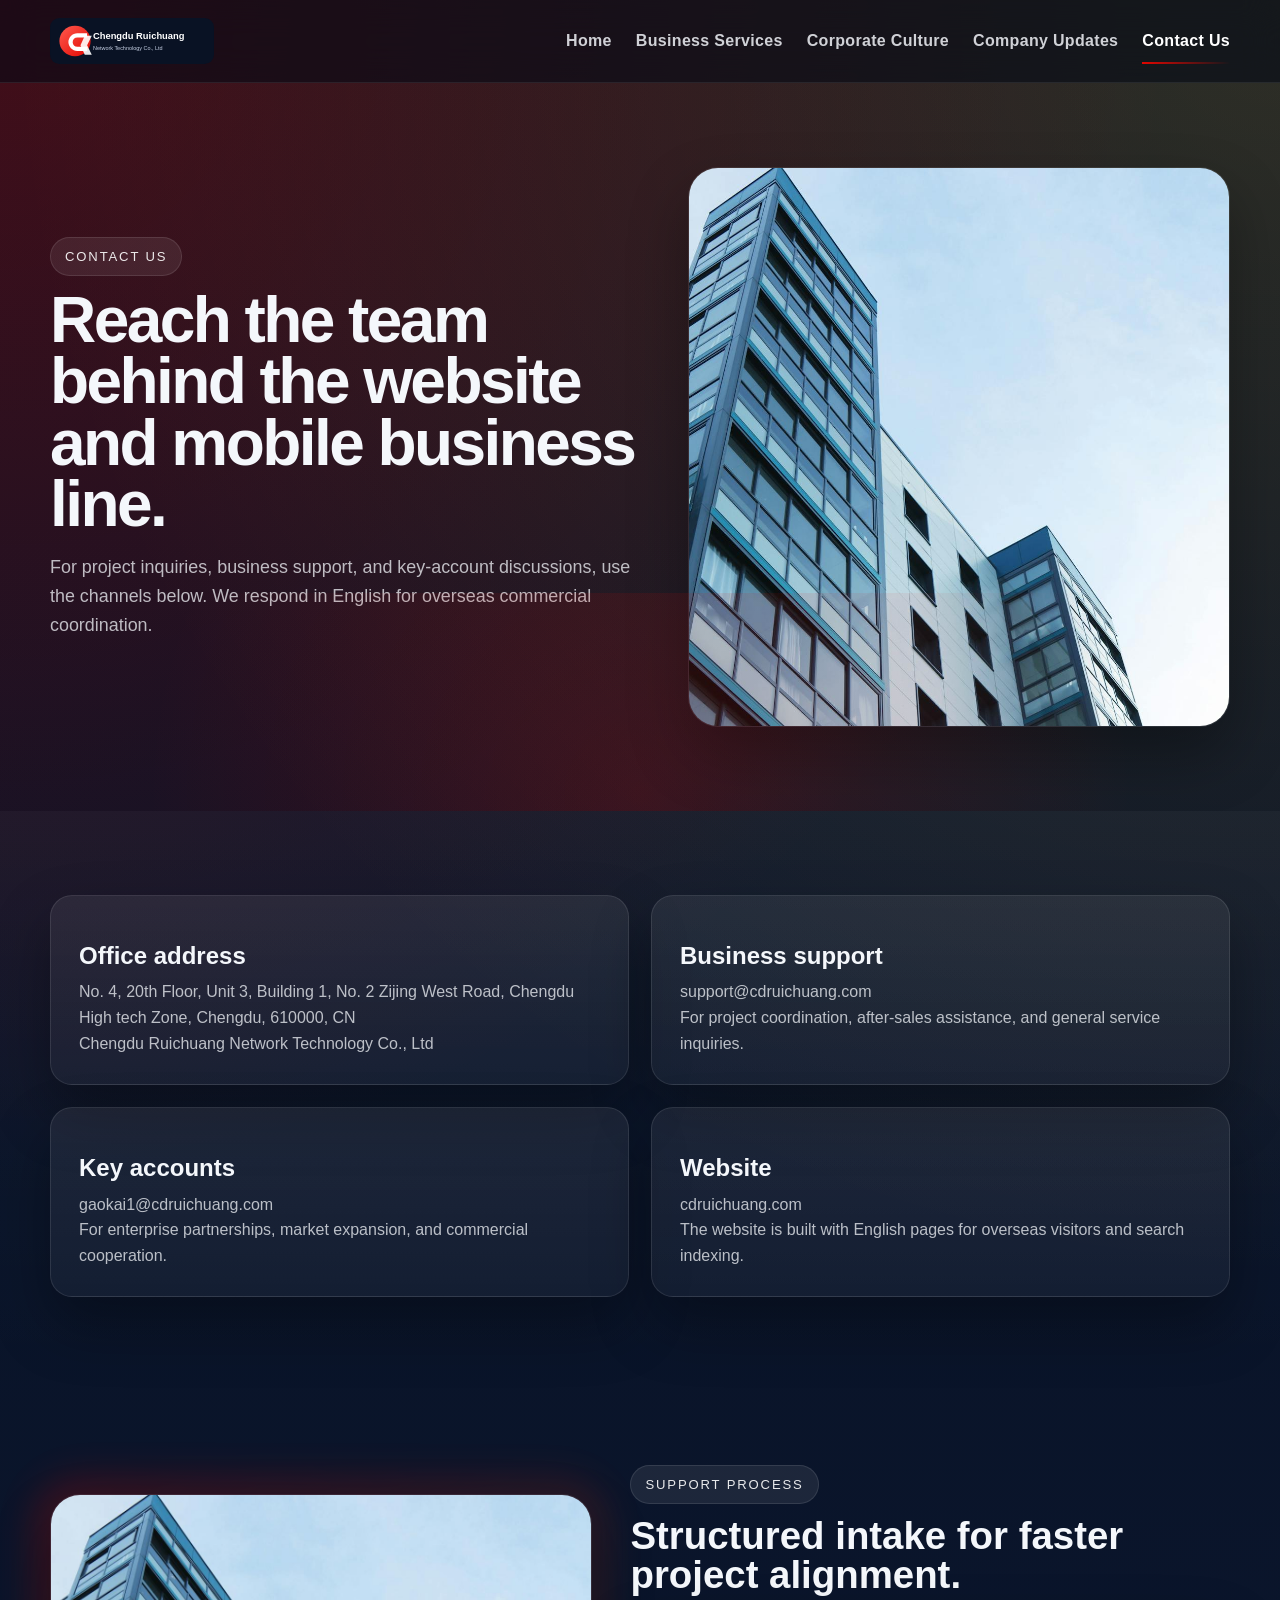
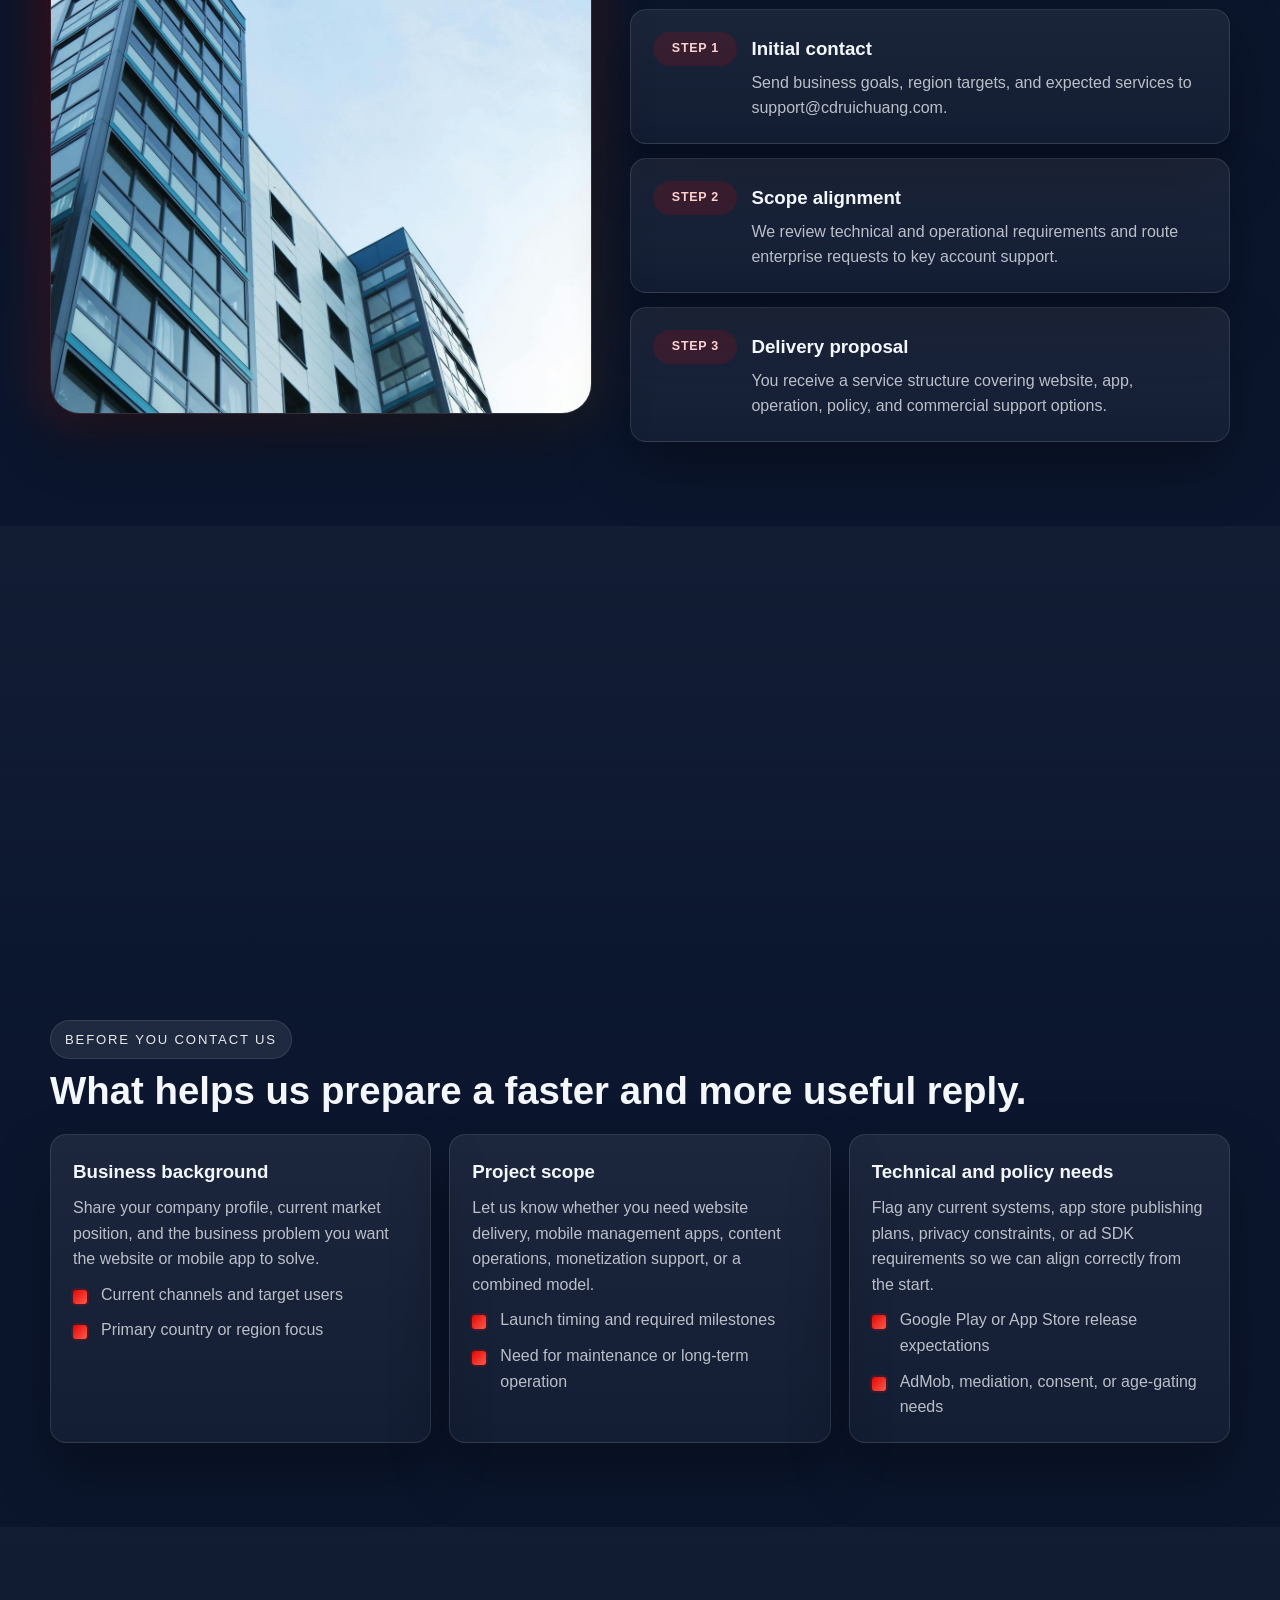
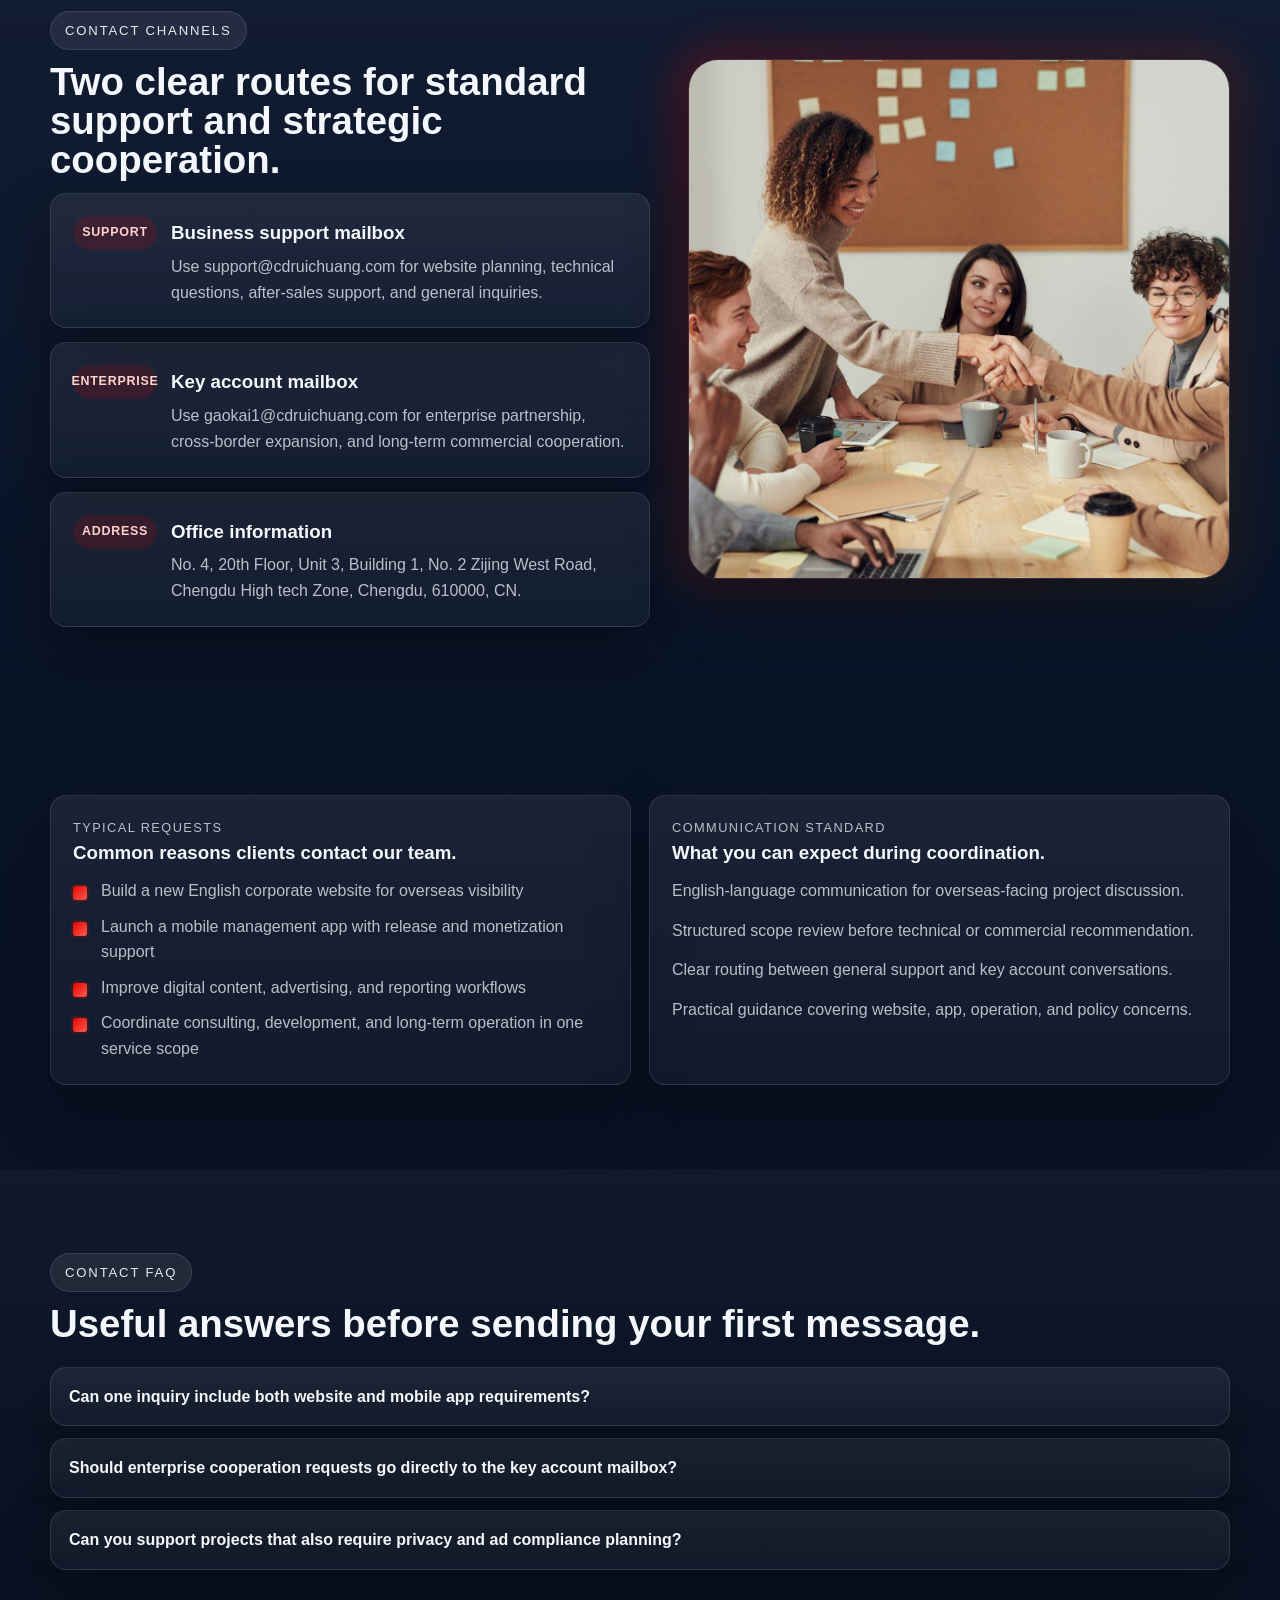
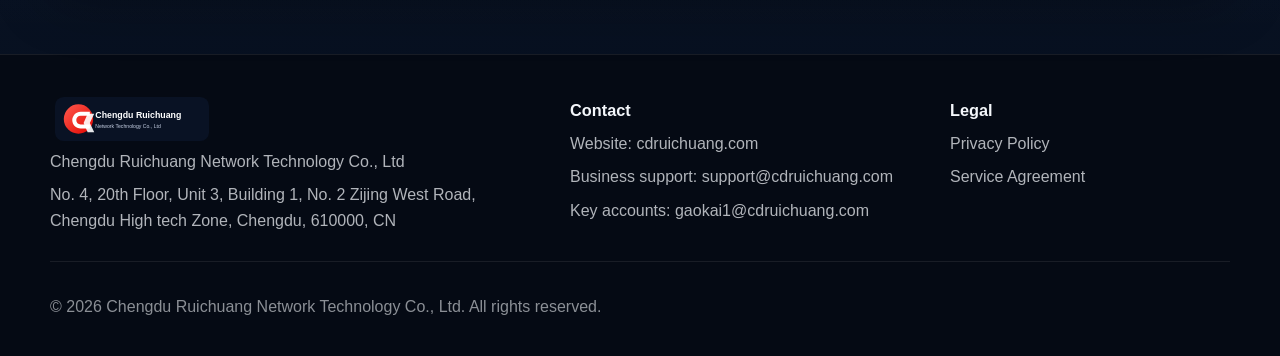
==== contact.html @ f28a728c "cdruichuang" ====
<!doctype html>
<html lang="en">
<head>
  <meta charset="utf-8">
  <meta name="viewport" content="width=device-width, initial-scale=1">
  <title>Contact Us | Chengdu Ruichuang Network Technology Co., Ltd</title>
  <meta name="description" content="Contact Chengdu Ruichuang Network Technology Co., Ltd for business support, key accounts, and project inquiries.">
  <meta name="robots" content="index,follow,max-image-preview:large">
  <link rel="canonical" href="https://cdruichuang.com/contact.html">
  <link rel="icon" href="images/logo.svg" type="image/svg+xml">
  <link rel="stylesheet" href="css/style.css">
  <script defer src="js/main.js"></script>
</head>
<body>
  <a class="skip-link" href="#main">Skip to content</a>
  <header class="site-header" data-header>
    <div class="container header-inner">
      <a class="brand" href="index.html"><img src="images/logo.svg" alt="Chengdu Ruichuang logo" width="164" height="44"></a>
      <button class="menu-toggle" type="button" aria-expanded="false" aria-controls="primary-nav"><span></span><span></span><span></span><span class="sr-only">Menu</span></button>
      <nav class="site-nav" id="primary-nav" aria-label="Primary navigation">
        <a href="index.html">Home</a>
        <a href="services.html">Business Services</a>
        <a href="culture.html">Corporate Culture</a>
        <a href="news.html">Company Updates</a>
        <a class="active" href="contact.html">Contact Us</a>
      </nav>
    </div>
  </header>

  <main id="main">
    <section class="page-hero section-shell">
      <div class="container page-hero-grid">
        <div class="reveal">
          <div class="eyebrow">Contact us</div>
          <h1>Reach the team behind the website and mobile business line.</h1>
          <p class="lead">For project inquiries, business support, and key-account discussions, use the channels below. We respond in English for overseas commercial coordination.</p>
        </div>
        <div class="reveal">
          <img src="images/contact-banner.png" alt="Contact and location visual for the company office" width="1200" height="800">
        </div>
      </div>
    </section>

    <section class="section-shell section-muted">
      <div class="container contact-grid">
        <article class="contact-card reveal">
          <h2>Office address</h2>
          <p>No. 4, 20th Floor, Unit 3, Building 1, No. 2 Zijing West Road, Chengdu High tech Zone, Chengdu, 610000, CN</p>
          <p>Chengdu Ruichuang Network Technology Co., Ltd</p>
        </article>
        <article class="contact-card reveal">
          <h2>Business support</h2>
          <p><a href="mailto:support@cdruichuang.com">support@cdruichuang.com</a></p>
          <p>For project coordination, after-sales assistance, and general service inquiries.</p>
        </article>
        <article class="contact-card reveal">
          <h2>Key accounts</h2>
          <p><a href="mailto:gaokai1@cdruichuang.com">gaokai1@cdruichuang.com</a></p>
          <p>For enterprise partnerships, market expansion, and commercial cooperation.</p>
        </article>
        <article class="contact-card reveal">
          <h2>Website</h2>
          <p><a href="https://cdruichuang.com/">cdruichuang.com</a></p>
          <p>The website is built with English pages for overseas visitors and search indexing.</p>
        </article>
      </div>
    </section>

    <section class="section-shell">
      <div class="container split-layout reverse">
        <div class="split-media reveal">
          <img src="images/contact-banner.png" alt="Customer support process and global communication flow" width="1200" height="800">
        </div>
        <div class="split-copy reveal">
          <div class="eyebrow">Support process</div>
          <h2>Structured intake for faster project alignment.</h2>
          <div class="timeline" style="margin-top:14px;">
            <article class="timeline-item">
              <span class="stamp">Step 1</span>
              <div>
                <h3>Initial contact</h3>
                <p>Send business goals, region targets, and expected services to support@cdruichuang.com.</p>
              </div>
            </article>
            <article class="timeline-item">
              <span class="stamp">Step 2</span>
              <div>
                <h3>Scope alignment</h3>
                <p>We review technical and operational requirements and route enterprise requests to key account support.</p>
              </div>
            </article>
            <article class="timeline-item">
              <span class="stamp">Step 3</span>
              <div>
                <h3>Delivery proposal</h3>
                <p>You receive a service structure covering website, app, operation, policy, and commercial support options.</p>
              </div>
            </article>
          </div>
        </div>
      </div>
    </section>

    <section class="section-shell section-muted">
      <div class="container mini-grid">
        <article class="mini-card reveal">
          <h3>Recommended inquiry details</h3>
          <ul class="checklist" style="margin-top:10px;">
            <li>Target market: United States, EEA, UK, or other countries</li>
            <li>Required scope: website, app, content, ads, or full-stack support</li>
            <li>Desired launch window and business milestones</li>
            <li>Current infrastructure and migration requirements</li>
          </ul>
        </article>
        <article class="mini-card reveal">
          <h3>Response expectations</h3>
          <div class="contact-stack" style="margin-top:10px;">
            <p>Business support mailbox: initial response target within 1-2 business days.</p>
            <p>Key account mailbox: strategic collaboration response based on project complexity and scope.</p>
            <p>All communication channels are maintained in English for overseas project coordination.</p>
          </div>
        </article>
      </div>
    </section>

    <section class="section-shell">
      <div class="container">
        <div class="section-heading reveal">
          <div class="eyebrow">Before you contact us</div>
          <h2>What helps us prepare a faster and more useful reply.</h2>
        </div>
        <div class="model-grid">
          <article class="model-card reveal">
            <h3>Business background</h3>
            <p>Share your company profile, current market position, and the business problem you want the website or mobile app to solve.</p>
            <ul class="checklist" style="margin-top:10px;">
              <li>Current channels and target users</li>
              <li>Primary country or region focus</li>
            </ul>
          </article>
          <article class="model-card reveal">
            <h3>Project scope</h3>
            <p>Let us know whether you need website delivery, mobile management apps, content operations, monetization support, or a combined model.</p>
            <ul class="checklist" style="margin-top:10px;">
              <li>Launch timing and required milestones</li>
              <li>Need for maintenance or long-term operation</li>
            </ul>
          </article>
          <article class="model-card reveal">
            <h3>Technical and policy needs</h3>
            <p>Flag any current systems, app store publishing plans, privacy constraints, or ad SDK requirements so we can align correctly from the start.</p>
            <ul class="checklist" style="margin-top:10px;">
              <li>Google Play or App Store release expectations</li>
              <li>AdMob, mediation, consent, or age-gating needs</li>
            </ul>
          </article>
        </div>
      </div>
    </section>

    <section class="section-shell section-muted">
      <div class="container split-layout">
        <div class="split-copy reveal">
          <div class="eyebrow">Contact channels</div>
          <h2>Two clear routes for standard support and strategic cooperation.</h2>
          <div class="timeline" style="margin-top:14px;">
            <article class="timeline-item">
              <span class="stamp">Support</span>
              <div>
                <h3>Business support mailbox</h3>
                <p>Use <a href="mailto:support@cdruichuang.com">support@cdruichuang.com</a> for website planning, technical questions, after-sales support, and general inquiries.</p>
              </div>
            </article>
            <article class="timeline-item">
              <span class="stamp">Enterprise</span>
              <div>
                <h3>Key account mailbox</h3>
                <p>Use <a href="mailto:gaokai1@cdruichuang.com">gaokai1@cdruichuang.com</a> for enterprise partnership, cross-border expansion, and long-term commercial cooperation.</p>
              </div>
            </article>
            <article class="timeline-item">
              <span class="stamp">Address</span>
              <div>
                <h3>Office information</h3>
                <p>No. 4, 20th Floor, Unit 3, Building 1, No. 2 Zijing West Road, Chengdu High tech Zone, Chengdu, 610000, CN.</p>
              </div>
            </article>
          </div>
        </div>
        <div class="split-media reveal">
          <img src="images/services-banner.png" alt="Business communication and planning discussion visual" width="1200" height="900">
        </div>
      </div>
    </section>

    <section class="section-shell">
      <div class="container mini-grid">
        <article class="mini-card reveal">
          <p class="muted-label">Typical requests</p>
          <h3>Common reasons clients contact our team.</h3>
          <ul class="checklist" style="margin-top:10px;">
            <li>Build a new English corporate website for overseas visibility</li>
            <li>Launch a mobile management app with release and monetization support</li>
            <li>Improve digital content, advertising, and reporting workflows</li>
            <li>Coordinate consulting, development, and long-term operation in one service scope</li>
          </ul>
        </article>
        <article class="mini-card reveal">
          <p class="muted-label">Communication standard</p>
          <h3>What you can expect during coordination.</h3>
          <div class="contact-stack" style="margin-top:10px;">
            <p>English-language communication for overseas-facing project discussion.</p>
            <p>Structured scope review before technical or commercial recommendation.</p>
            <p>Clear routing between general support and key account conversations.</p>
            <p>Practical guidance covering website, app, operation, and policy concerns.</p>
          </div>
        </article>
      </div>
    </section>

    <section class="section-shell section-muted">
      <div class="container">
        <div class="section-heading reveal">
          <div class="eyebrow">Contact FAQ</div>
          <h2>Useful answers before sending your first message.</h2>
        </div>
        <div class="faq-list reveal">
          <details>
            <summary>Can one inquiry include both website and mobile app requirements?</summary>
            <p>Yes. Combined inquiries are preferred when the website and mobile app are part of the same market-entry or operational plan.</p>
          </details>
          <details>
            <summary>Should enterprise cooperation requests go directly to the key account mailbox?</summary>
            <p>Yes. Strategic partnerships, larger commercial programs, and long-term cooperation requests should be sent to gaokai1@cdruichuang.com.</p>
          </details>
          <details>
            <summary>Can you support projects that also require privacy and ad compliance planning?</summary>
            <p>Yes. We can align technical delivery with privacy disclosures, app store submission readiness, and monetization-related compliance topics.</p>
          </details>
        </div>
      </div>
    </section>
  </main>

  <footer class="site-footer">
    <div class="container footer-grid">
      <div>
        <img src="images/logo.svg" alt="Chengdu Ruichuang logo" width="164" height="44">
        <p>Chengdu Ruichuang Network Technology Co., Ltd</p>
        <p>No. 4, 20th Floor, Unit 3, Building 1, No. 2 Zijing West Road, Chengdu High tech Zone, Chengdu, 610000, CN</p>
      </div>
      <div>
        <h2>Contact</h2>
        <p>Website: <a href="https://cdruichuang.com/">cdruichuang.com</a></p>
        <p>Business support: <a href="mailto:support@cdruichuang.com">support@cdruichuang.com</a></p>
        <p>Key accounts: <a href="mailto:gaokai1@cdruichuang.com">gaokai1@cdruichuang.com</a></p>
      </div>
      <div>
        <h2>Legal</h2>
        <p><a href="privacy.html">Privacy Policy</a></p>
        <p><a href="terms.html">Service Agreement</a></p>
      </div>
    </div>
    <div class="container footer-note"><p>© 2026 Chengdu Ruichuang Network Technology Co., Ltd. All rights reserved.</p></div>
  </footer>
</body>
</html>
---- css/style.css ----
:root {
  --bg: #081225;
  --bg-2: #0d1b38;
  --panel: rgba(13, 27, 56, 0.78);
  --panel-strong: #102347;
  --text: #f4f7fb;
  --muted: rgba(244, 247, 251, 0.74);
  --line: rgba(255, 255, 255, 0.12);
  --accent: #e10600;
  --accent-2: #ff5a4f;
  --gold: #ffca3a;
  --shadow: 0 28px 60px rgba(0, 0, 0, 0.32);
  --radius-xl: 30px;
  --radius-lg: 22px;
  --radius-md: 16px;
  --container: 1180px;
}

* { box-sizing: border-box; }
html { scroll-behavior: smooth; }
body {
  margin: 0;
  font-family: Arial, Helvetica, sans-serif;
  background:
    radial-gradient(circle at top left, rgba(225, 6, 0, 0.28), transparent 22%),
    radial-gradient(circle at top right, rgba(255, 202, 58, 0.16), transparent 24%),
    linear-gradient(180deg, #071122 0%, #0c1730 48%, #07101f 100%);
  color: var(--text);
  line-height: 1.6;
}

img { max-width: 100%; display: block; }
a { color: inherit; text-decoration: none; }
a:hover { color: var(--gold); }

.container {
  width: min(100% - 32px, var(--container));
  margin: 0 auto;
}

.skip-link {
  position: absolute;
  left: -9999px;
  top: 16px;
  background: var(--accent);
  color: white;
  padding: 10px 16px;
  border-radius: 999px;
  z-index: 9999;
}
.skip-link:focus { left: 16px; }
.sr-only {
  position: absolute;
  width: 1px;
  height: 1px;
  padding: 0;
  margin: -1px;
  overflow: hidden;
  clip: rect(0, 0, 0, 0);
  white-space: nowrap;
  border: 0;
}

.site-header {
  position: sticky;
  top: 0;
  z-index: 1000;
  backdrop-filter: blur(18px);
  background: rgba(5, 10, 22, 0.58);
  border-bottom: 1px solid rgba(255, 255, 255, 0.08);
}
.site-header.is-scrolled { box-shadow: 0 18px 40px rgba(0, 0, 0, 0.24); }
.header-inner {
  min-height: 82px;
  display: flex;
  align-items: center;
  justify-content: space-between;
  gap: 20px;
}
.brand img { width: 164px; height: auto; }
.site-nav {
  display: flex;
  gap: 24px;
  align-items: center;
  font-weight: 700;
  letter-spacing: 0.02em;
}
.site-nav a {
  position: relative;
  padding: 10px 0;
  color: rgba(244, 247, 251, 0.84);
}
.site-nav a::after {
  content: "";
  position: absolute;
  left: 0;
  bottom: 0;
  width: 100%;
  height: 2px;
  background: linear-gradient(90deg, var(--accent), transparent);
  transform: scaleX(0);
  transform-origin: left;
  transition: transform 0.25s ease;
}
.site-nav a:hover::after,
.site-nav a.active::after { transform: scaleX(1); }
.site-nav a.active { color: white; }

.menu-toggle {
  display: none;
  width: 48px;
  height: 48px;
  border: 1px solid rgba(255,255,255,0.14);
  border-radius: 14px;
  background: rgba(255,255,255,0.04);
  color: white;
  align-items: center;
  justify-content: center;
  gap: 5px;
  flex-direction: column;
  cursor: pointer;
}
.menu-toggle span:not(.sr-only) {
  display: block;
  width: 18px;
  height: 2px;
  background: white;
  border-radius: 999px;
}

.section-shell { position: relative; padding: 84px 0; }
.section-muted::before {
  content: "";
  position: absolute;
  inset: 0;
  background: linear-gradient(180deg, rgba(255,255,255,0.03), rgba(255,255,255,0));
  pointer-events: none;
}
.hero, .page-hero { overflow: clip; }
.hero::after, .page-hero::after {
  content: "";
  position: absolute;
  inset: auto -10% -25% -10%;
  height: 400px;
  background: radial-gradient(circle, rgba(225, 6, 0, 0.18), transparent 62%);
  pointer-events: none;
}
.hero-bands {
  position: absolute;
  left: 50%;
  bottom: 28px;
  width: min(100% - 32px, var(--container));
  transform: translateX(-50%);
  display: grid;
  grid-template-columns: 1.2fr 0.8fr 0.6fr;
  gap: 14px;
  pointer-events: none;
}
.hero-bands span {
  height: 5px;
  border-radius: 999px;
  background: linear-gradient(90deg, rgba(225,6,0,0.85), rgba(255,202,58,0.4), rgba(255,255,255,0.08));
  animation: pulseLine 3.6s ease-in-out infinite;
}
.hero-bands span:nth-child(2) { animation-delay: 0.3s; }
.hero-bands span:nth-child(3) { animation-delay: 0.6s; }
.hero-grid, .page-hero-grid, .split-layout {
  display: grid;
  grid-template-columns: 1.05fr 0.95fr;
  gap: 38px;
  align-items: center;
}
.split-layout.reverse { grid-template-columns: 0.95fr 1.05fr; }
.hero-copy h1, .page-hero h1, .policy-content h1 {
  margin: 14px 0 18px;
  font-size: clamp(2.6rem, 5vw, 5.5rem);
  line-height: 0.96;
  letter-spacing: -0.04em;
}
.lead {
  font-size: 1.12rem;
  color: var(--muted);
  max-width: 62ch;
}
.eyebrow {
  display: inline-flex;
  align-items: center;
  gap: 10px;
  padding: 8px 14px;
  border-radius: 999px;
  background: rgba(255,255,255,0.08);
  color: rgba(255,255,255,0.9);
  border: 1px solid rgba(255,255,255,0.1);
  font-size: 0.82rem;
  text-transform: uppercase;
  letter-spacing: 0.14em;
}
.hero-actions { display: flex; gap: 14px; margin: 30px 0 24px; flex-wrap: wrap; }
.btn {
  display: inline-flex;
  align-items: center;
  justify-content: center;
  min-height: 52px;
  padding: 0 22px;
  border-radius: 999px;
  font-weight: 800;
  letter-spacing: 0.02em;
  transition: transform 0.25s ease, box-shadow 0.25s ease, background 0.25s ease;
}
.btn:hover { transform: translateY(-2px); }
.btn-primary {
  background: linear-gradient(135deg, var(--accent), var(--accent-2));
  color: white;
  box-shadow: 0 16px 30px rgba(225, 6, 0, 0.26);
}
.btn-secondary {
  background: rgba(255,255,255,0.08);
  border: 1px solid rgba(255,255,255,0.14);
}
.stat-row {
  list-style: none;
  padding: 0;
  margin: 0;
  display: grid;
  grid-template-columns: repeat(3, minmax(0, 1fr));
  gap: 14px;
}
.stat-row li,
.feature-card,
.compliance-card,
.service-item,
.app-card,
.value-card,
.news-card,
.contact-card {
  background: linear-gradient(180deg, rgba(255,255,255,0.07), rgba(255,255,255,0.04));
  border: 1px solid rgba(255,255,255,0.1);
  border-radius: var(--radius-lg);
  box-shadow: var(--shadow);
}
.stat-row li { padding: 20px; }
.stat-row strong { display: block; font-size: 1.15rem; }
.stat-row span { color: var(--muted); font-size: 0.92rem; }

.hero-visual img,
.split-media img,
.page-hero img {
  width: 100%;
  display: block;
  border-radius: var(--radius-xl);
  border: 1px solid rgba(255,255,255,0.08);
  box-shadow: var(--shadow);
  object-fit: cover;
  object-position: center;
}
.hero-visual img {
  aspect-ratio: 4 / 3;
  min-height: 520px;
  max-height: 720px;
}
.page-hero img {
  aspect-ratio: 16 / 10;
  min-height: 380px;
  max-height: 560px;
}
.split-media img {
  aspect-ratio: 16 / 10;
  min-height: 360px;
  max-height: 520px;
}
.hero-visual, .split-media { position: relative; }
.hero-visual::before, .split-media::before {
  content: "";
  position: absolute;
  inset: -18px;
  border-radius: calc(var(--radius-xl) + 18px);
  background: linear-gradient(135deg, rgba(225, 6, 0, 0.28), rgba(255, 202, 58, 0.08));
  filter: blur(18px);
  z-index: -1;
  opacity: 0.8;
}

.feature-grid, .compliance-grid, .app-grid, .news-grid, .contact-grid, .value-grid {
  display: grid;
  gap: 22px;
}
.feature-grid { grid-template-columns: repeat(4, minmax(0, 1fr)); }
.compliance-grid { grid-template-columns: repeat(3, minmax(0, 1fr)); }
.app-grid { grid-template-columns: repeat(4, minmax(0, 1fr)); }
.news-grid { grid-template-columns: repeat(3, minmax(0, 1fr)); }
.contact-grid { grid-template-columns: repeat(2, minmax(0, 1fr)); }
.value-grid { grid-template-columns: repeat(2, minmax(0, 1fr)); }

.feature-card, .compliance-card, .app-card, .news-card, .contact-card, .value-card {
  padding: 28px;
}
.feature-card h3, .compliance-card h3, .app-card h3, .news-card h2, .contact-card h2, .value-card h2 {
  margin: 18px 0 10px;
  line-height: 1.14;
}
.feature-card p, .compliance-card p, .app-card p, .news-card p, .contact-card p, .value-card p {
  color: var(--muted);
  margin: 0;
}
.news-meta {
  display: inline-flex;
  margin: 0 0 10px;
  padding: 6px 12px;
  border-radius: 999px;
  background: rgba(225, 6, 0, 0.15);
  color: #ffd2cf;
  font-size: 0.76rem;
  text-transform: uppercase;
  letter-spacing: 0.12em;
}
.value-card span {
  display: inline-flex;
  align-items: center;
  justify-content: center;
  width: 48px;
  height: 48px;
  border-radius: 14px;
  background: rgba(225, 6, 0, 0.18);
  color: #ffd2cf;
  font-weight: 800;
}
.feature-card .icon, .service-item .icon {
  width: 38px;
  height: 38px;
  color: var(--gold);
}

.service-stack { display: grid; gap: 18px; }
.service-item {
  display: grid;
  grid-template-columns: 44px 1fr;
  gap: 18px;
  padding: 24px;
  align-items: start;
}
.service-item h2 { margin: 0 0 6px; }
.service-item p { margin: 0; color: var(--muted); }

.section-heading { margin-bottom: 24px; }
.section-heading h2, .split-copy h2 { font-size: clamp(1.9rem, 3vw, 3rem); line-height: 1.02; margin: 12px 0 0; }
.split-copy p { color: var(--muted); }

.pill-row {
  display: flex;
  flex-wrap: wrap;
  gap: 10px;
  margin-top: 20px;
}
.pill {
  display: inline-flex;
  align-items: center;
  min-height: 36px;
  padding: 0 14px;
  border-radius: 999px;
  border: 1px solid rgba(255,255,255,0.12);
  background: rgba(255,255,255,0.06);
  color: rgba(255,255,255,0.9);
  font-size: 0.88rem;
}

.kpi-grid,
.model-grid,
.industry-grid,
.update-list,
.mini-grid,
.compliance-mini-grid {
  display: grid;
  gap: 18px;
}
.kpi-grid { grid-template-columns: repeat(4, minmax(0, 1fr)); }
.model-grid { grid-template-columns: repeat(3, minmax(0, 1fr)); }
.industry-grid, .update-list { grid-template-columns: repeat(3, minmax(0, 1fr)); }
.mini-grid { grid-template-columns: repeat(2, minmax(0, 1fr)); }
.compliance-mini-grid { grid-template-columns: repeat(3, minmax(0, 1fr)); }

.kpi-card,
.model-card,
.industry-card,
.update-item,
.mini-card,
.callout-panel,
.faq-list details,
.timeline-item {
  background: linear-gradient(180deg, rgba(255,255,255,0.07), rgba(255,255,255,0.035));
  border: 1px solid rgba(255,255,255,0.11);
  border-radius: var(--radius-md);
  box-shadow: var(--shadow);
}

.kpi-card,
.model-card,
.industry-card,
.update-item,
.mini-card,
.callout-panel,
.timeline-item { padding: 22px; }

.kpi-card strong {
  display: block;
  font-size: 2rem;
  line-height: 1;
  margin-bottom: 8px;
  color: #fff;
}
.kpi-card p,
.model-card p,
.industry-card p,
.update-item p,
.mini-card p,
.callout-panel p { margin: 0; color: var(--muted); }

.model-card h3,
.industry-card h3,
.update-item h3,
.mini-card h3,
.callout-panel h3 { margin: 0 0 8px; }

.timeline {
  display: grid;
  gap: 14px;
}
.timeline-item {
  display: grid;
  grid-template-columns: 84px 1fr;
  gap: 14px;
  align-items: start;
}
.timeline-item .stamp {
  display: inline-flex;
  align-items: center;
  justify-content: center;
  min-height: 34px;
  border-radius: 999px;
  background: rgba(225, 6, 0, 0.15);
  color: #ffd2cf;
  font-size: 0.78rem;
  letter-spacing: 0.06em;
  font-weight: 700;
  text-transform: uppercase;
  padding: 0 10px;
}
.timeline-item h3 { margin: 2px 0 6px; }
.timeline-item p { margin: 0; color: var(--muted); }

.checklist {
  list-style: none;
  margin: 0;
  padding: 0;
  display: grid;
  gap: 10px;
}
.checklist li {
  position: relative;
  padding-left: 28px;
  color: var(--muted);
}
.checklist li::before {
  content: "";
  position: absolute;
  left: 0;
  top: 8px;
  width: 14px;
  height: 14px;
  border-radius: 3px;
  background: linear-gradient(135deg, var(--accent), var(--accent-2));
  box-shadow: 0 0 0 2px rgba(225, 6, 0, 0.2);
}

.faq-list {
  display: grid;
  gap: 12px;
}
.faq-list details {
  padding: 16px 18px;
}
.faq-list summary {
  cursor: pointer;
  font-weight: 700;
  list-style: none;
}
.faq-list summary::-webkit-details-marker { display: none; }
.faq-list p {
  margin: 10px 0 0;
  color: var(--muted);
}

.policy-anchorlist,
.policy-summary {
  background: rgba(255,255,255,0.04);
  border: 1px solid rgba(255,255,255,0.12);
  border-radius: 16px;
  padding: 18px;
  margin: 18px 0;
}
.policy-anchorlist ul,
.policy-summary ul {
  margin: 0;
  padding-left: 20px;
  display: grid;
  gap: 8px;
}
.policy-summary li,
.policy-anchorlist li { color: var(--muted); }

.policy-table-wrap {
  overflow-x: auto;
  border-radius: 14px;
  border: 1px solid rgba(255,255,255,0.12);
  margin: 18px 0;
}
.policy-table {
  width: 100%;
  border-collapse: collapse;
  min-width: 720px;
}
.policy-table th,
.policy-table td {
  padding: 12px 14px;
  text-align: left;
  border-bottom: 1px solid rgba(255,255,255,0.08);
  vertical-align: top;
}
.policy-table th {
  background: rgba(255,255,255,0.06);
  color: #fff;
  font-size: 0.9rem;
}
.policy-table td {
  color: var(--muted);
  font-size: 0.92rem;
}

.contact-stack {
  display: grid;
  gap: 14px;
}
.contact-inline {
  display: flex;
  flex-wrap: wrap;
  gap: 10px;
  color: var(--muted);
}

.muted-label {
  margin: 0;
  color: rgba(255,255,255,0.54);
  font-size: 0.8rem;
  letter-spacing: 0.11em;
  text-transform: uppercase;
}

.policy-shell { padding-top: 72px; }
.policy-content {
  max-width: 920px;
  margin: 0 auto;
  background: linear-gradient(180deg, rgba(255,255,255,0.06), rgba(255,255,255,0.03));
  border: 1px solid rgba(255,255,255,0.1);
  border-radius: 28px;
  padding: 36px;
  box-shadow: var(--shadow);
}
.policy-content h2 { margin-top: 28px; margin-bottom: 10px; }
.policy-content p, .policy-content li { color: rgba(244,247,251,0.78); }
.policy-content a { text-decoration: underline; text-underline-offset: 3px; }

.site-footer {
  padding: 42px 0 20px;
  border-top: 1px solid rgba(255,255,255,0.08);
  background: rgba(4, 8, 16, 0.75);
}
.footer-grid {
  display: grid;
  grid-template-columns: 1.4fr 1fr 0.8fr;
  gap: 30px;
  align-items: start;
}
.footer-grid h2 { margin: 0 0 8px; font-size: 1.02rem; }
.footer-grid p { color: rgba(244,247,251,0.72); margin: 8px 0; }
.footer-note {
  margin-top: 20px;
  padding-top: 16px;
  border-top: 1px solid rgba(255,255,255,0.08);
  color: rgba(244,247,251,0.56);
}

.reveal {
  opacity: 0;
  transform: translateY(22px);
  transition: opacity 0.8s ease, transform 0.8s ease;
}
.reveal.is-visible { opacity: 1; transform: translateY(0); }

@keyframes floatSlow {
  0%, 100% { transform: translateY(0); }
  50% { transform: translateY(-10px); }
}
.hero-visual, .split-media { animation: floatSlow 6s ease-in-out infinite; }
@keyframes pulseLine {
  0%, 100% { opacity: 0.55; transform: scaleX(0.92); }
  50% { opacity: 1; transform: scaleX(1.03); }
}

@media (max-width: 1100px) {
  .feature-grid, .app-grid { grid-template-columns: repeat(2, minmax(0, 1fr)); }
  .compliance-grid, .news-grid, .footer-grid { grid-template-columns: 1fr 1fr; }
  .hero-grid, .page-hero-grid, .split-layout { grid-template-columns: 1fr; }
  .kpi-grid, .model-grid, .industry-grid, .update-list, .compliance-mini-grid { grid-template-columns: 1fr 1fr; }
}

@media (max-width: 760px) {
  .section-shell { padding: 64px 0; }
  .header-inner { min-height: 72px; }
  .menu-toggle { display: inline-flex; }
  .site-nav {
    position: absolute;
    inset: 100% 16px auto 16px;
    display: none;
    flex-direction: column;
    align-items: stretch;
    gap: 0;
    padding: 12px;
    border-radius: 20px;
    background: rgba(9, 18, 36, 0.98);
    border: 1px solid rgba(255,255,255,0.08);
    box-shadow: var(--shadow);
  }
  .site-nav.is-open { display: flex; }
  .site-nav a { padding: 12px 8px; }
  .hero-copy h1, .page-hero h1, .policy-content h1 { font-size: clamp(2.1rem, 10vw, 3.4rem); }
  .stat-row, .feature-grid, .compliance-grid, .app-grid, .news-grid, .contact-grid, .value-grid, .footer-grid,
  .kpi-grid, .model-grid, .industry-grid, .update-list, .mini-grid, .compliance-mini-grid {
    grid-template-columns: 1fr;
  }
  .policy-content { padding: 24px; }
  .service-item,
  .timeline-item { grid-template-columns: 1fr; }
  .hero-visual img,
  .page-hero img,
  .split-media img {
    min-height: 280px;
    max-height: 360px;
  }
}

@media (prefers-reduced-motion: reduce) {
  html { scroll-behavior: auto; }
  *, *::before, *::after {
    animation: none !important;
    transition: none !important;
  }
  .reveal { opacity: 1; transform: none; }
}
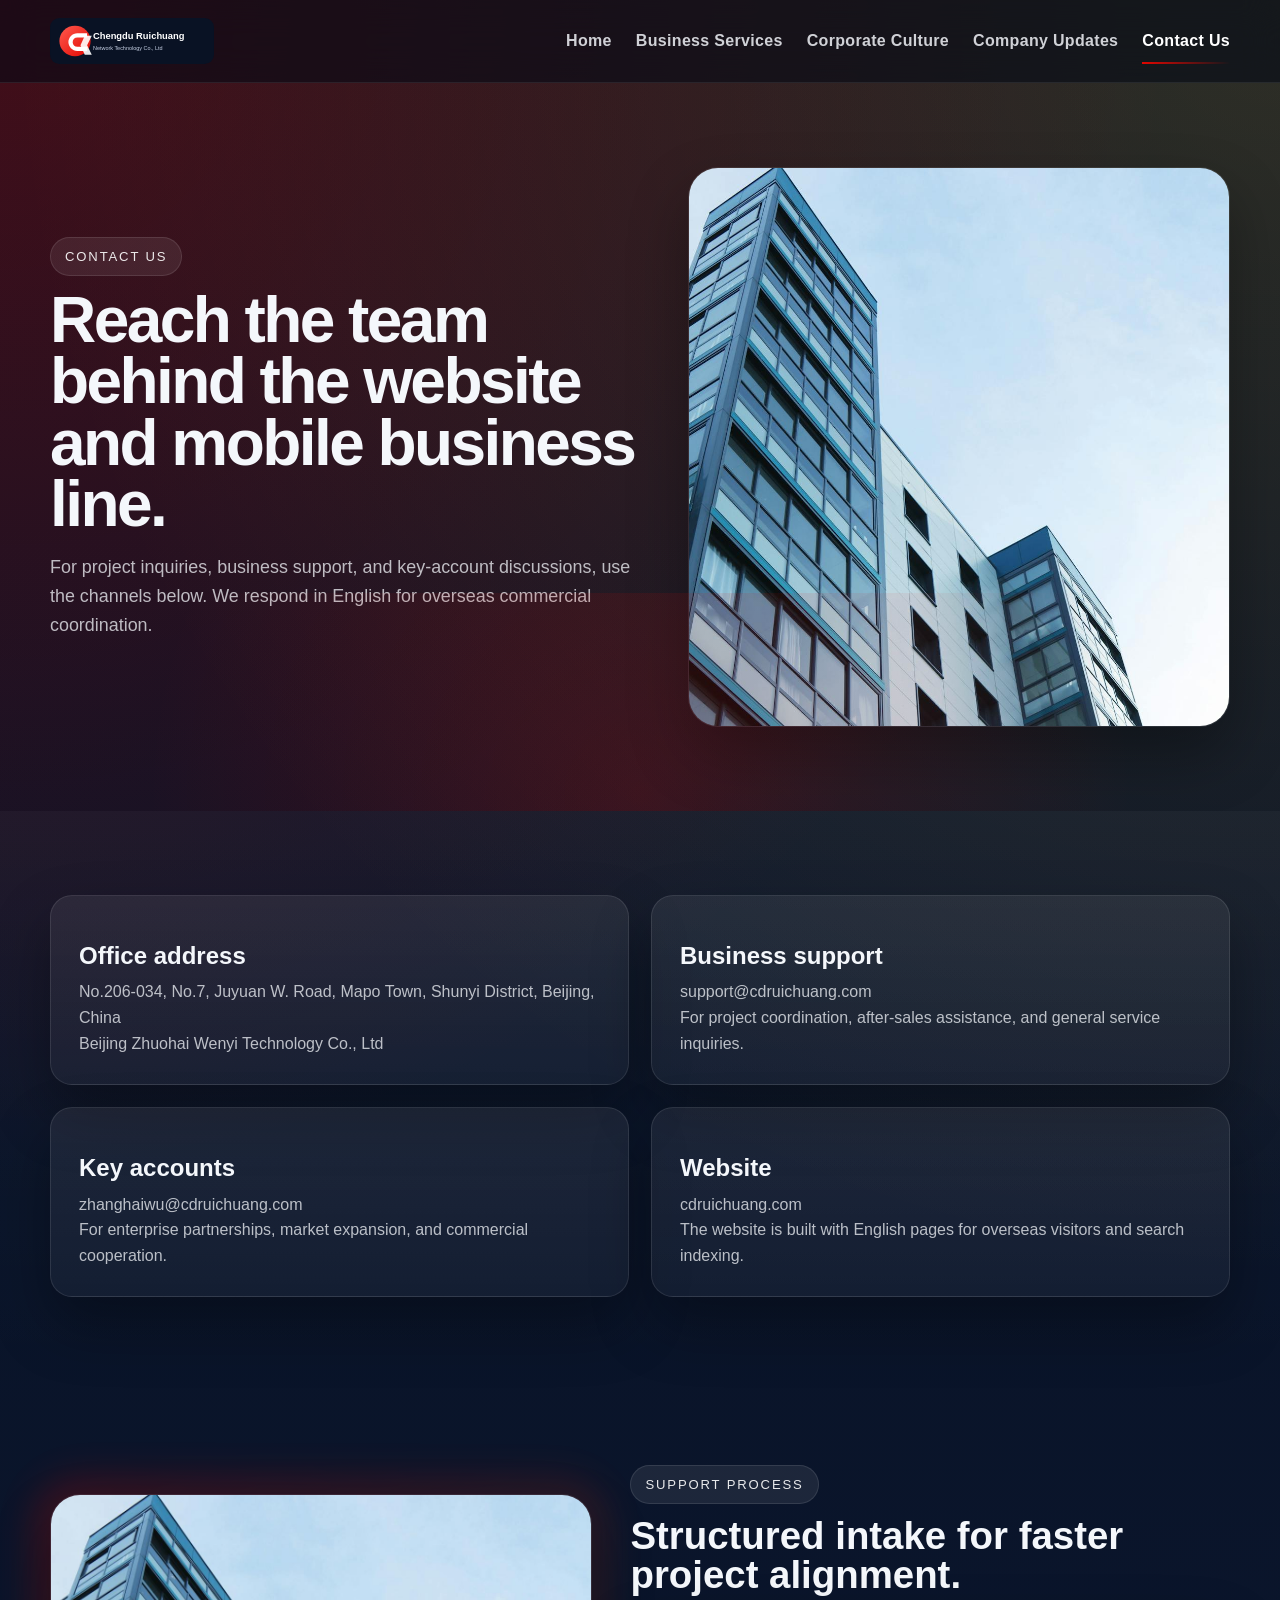
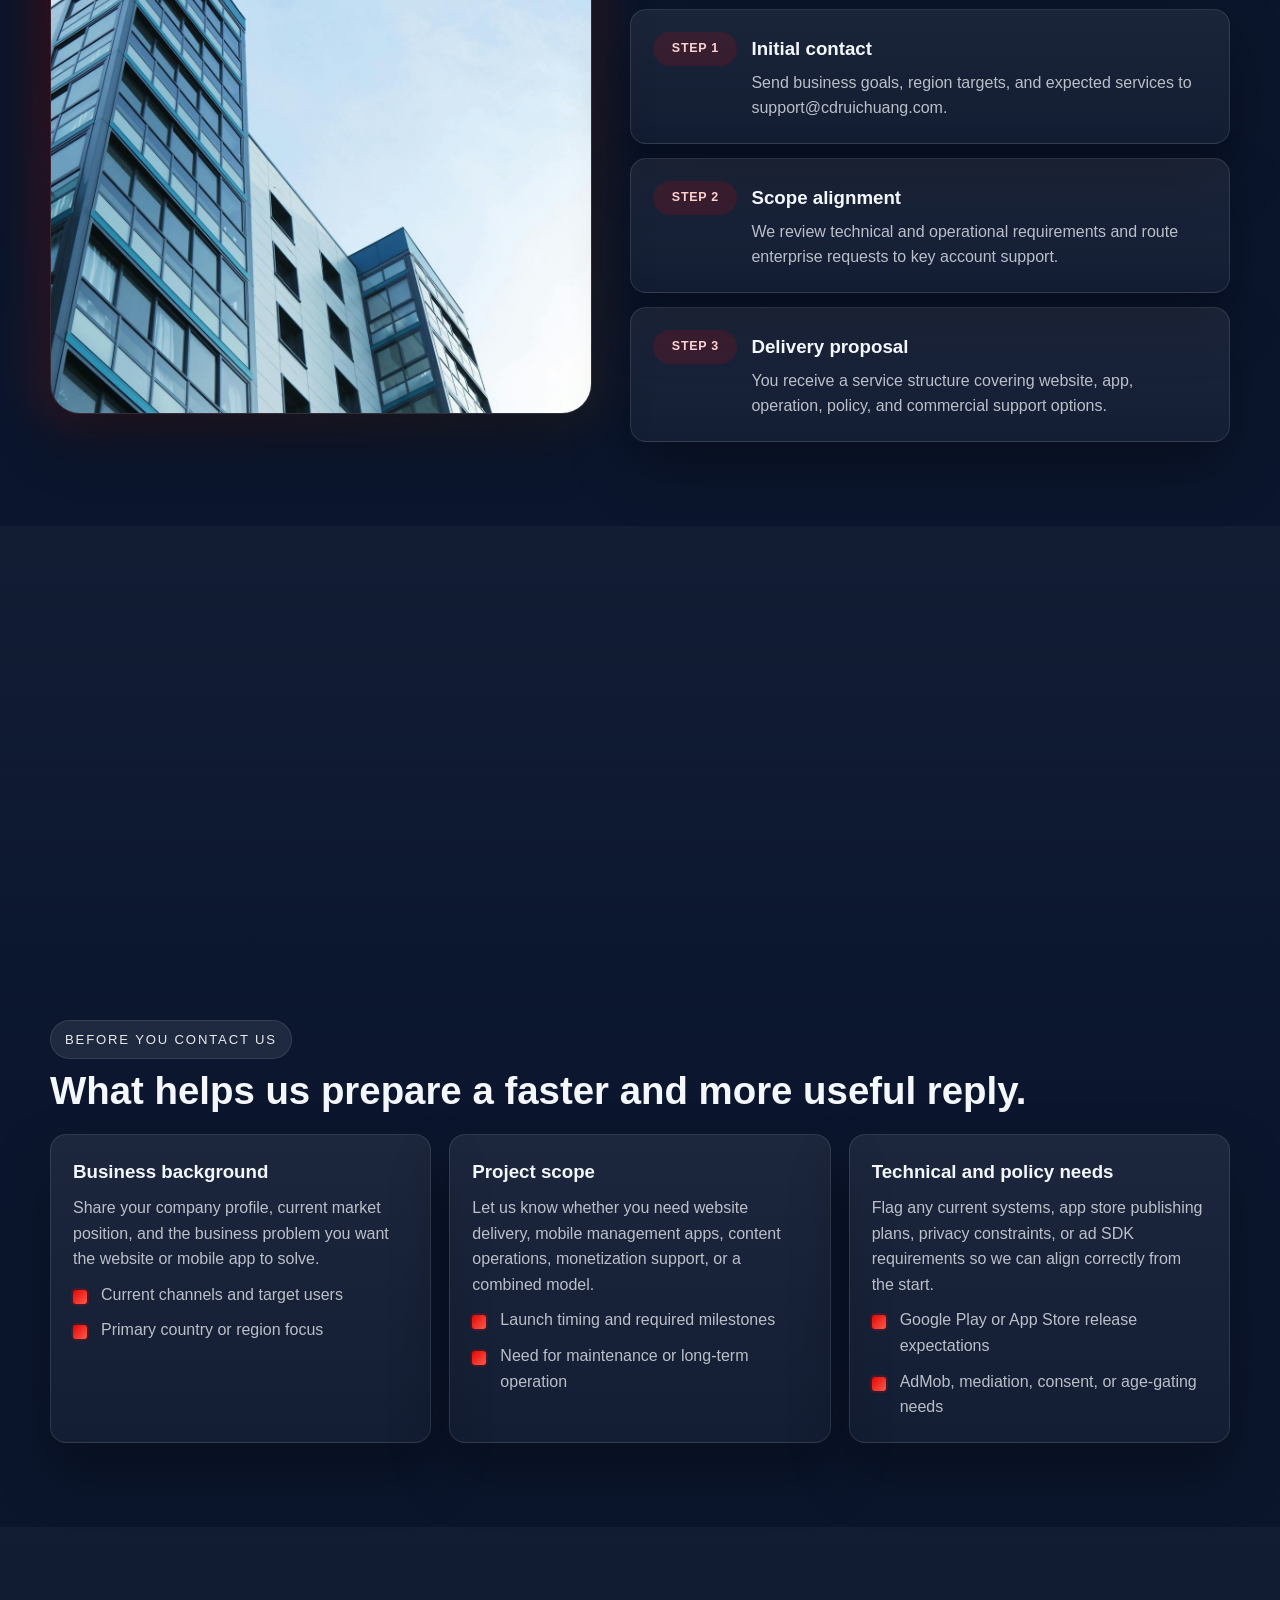
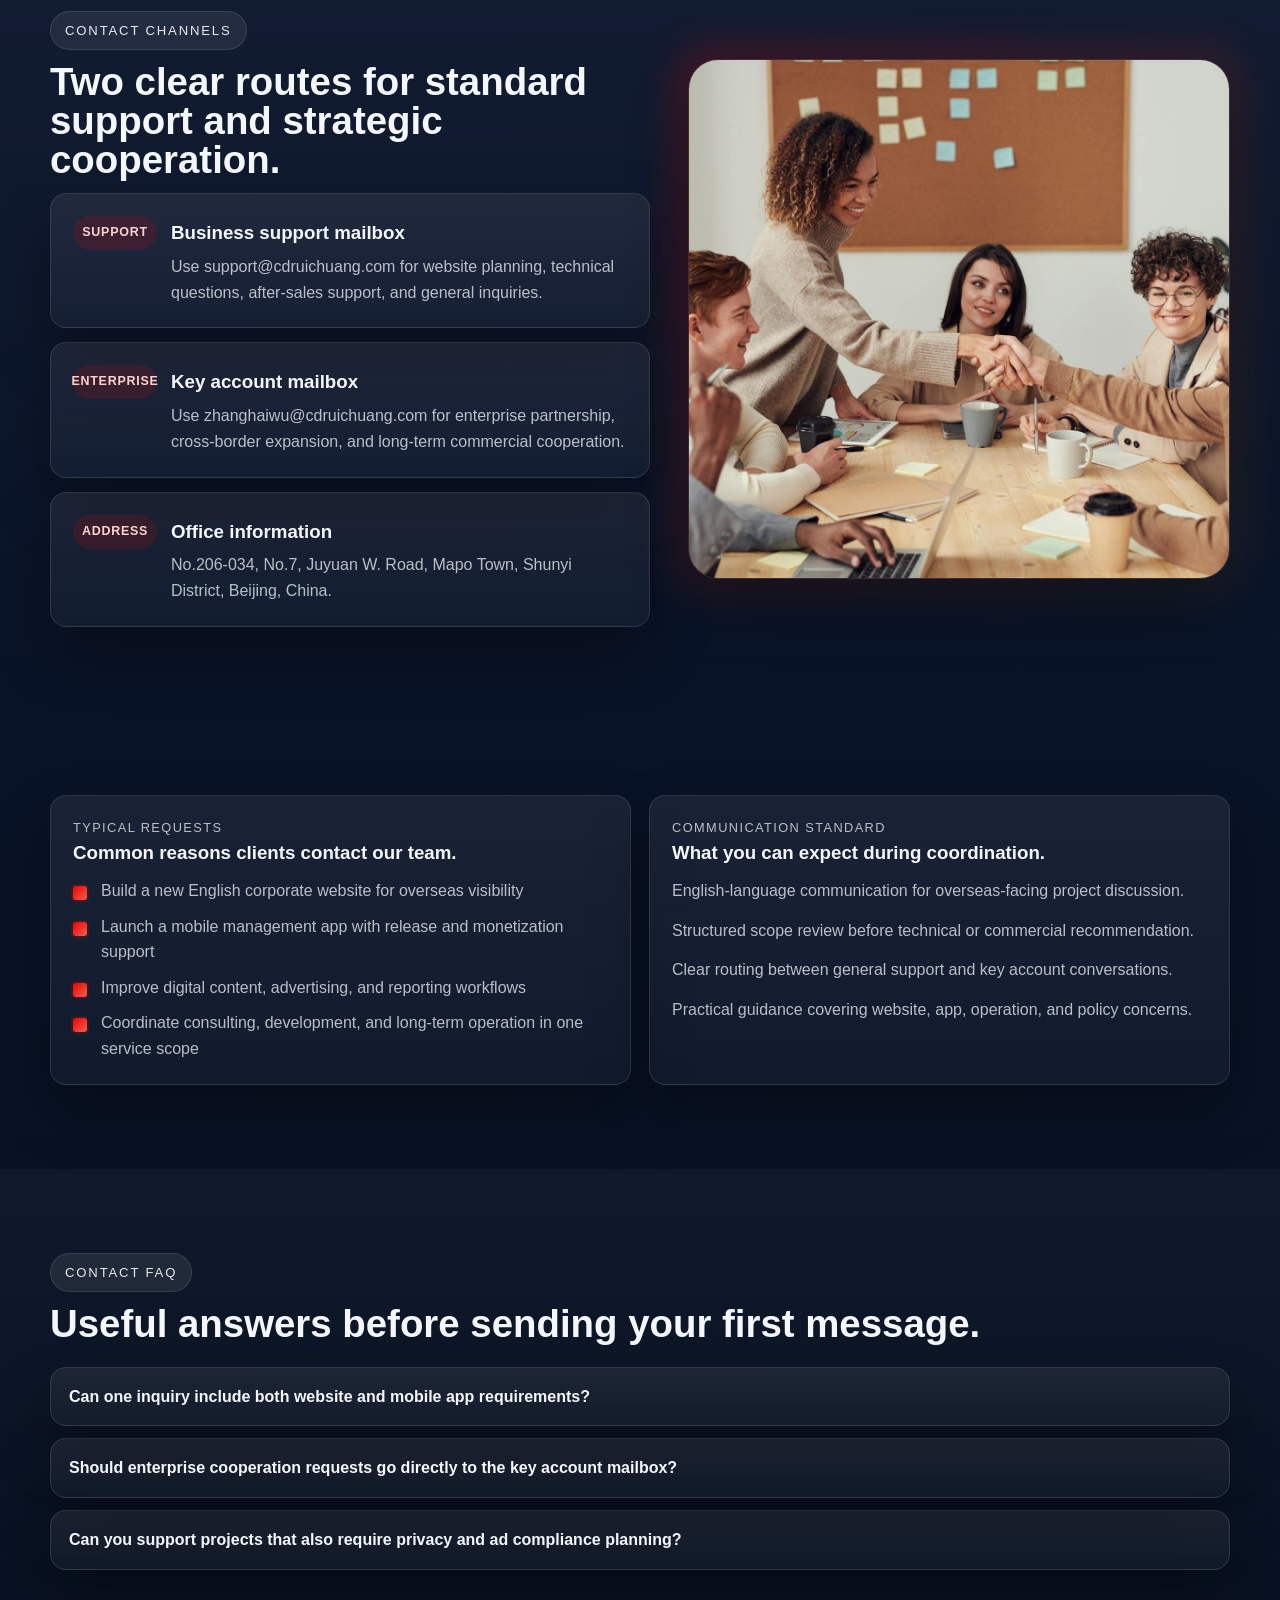
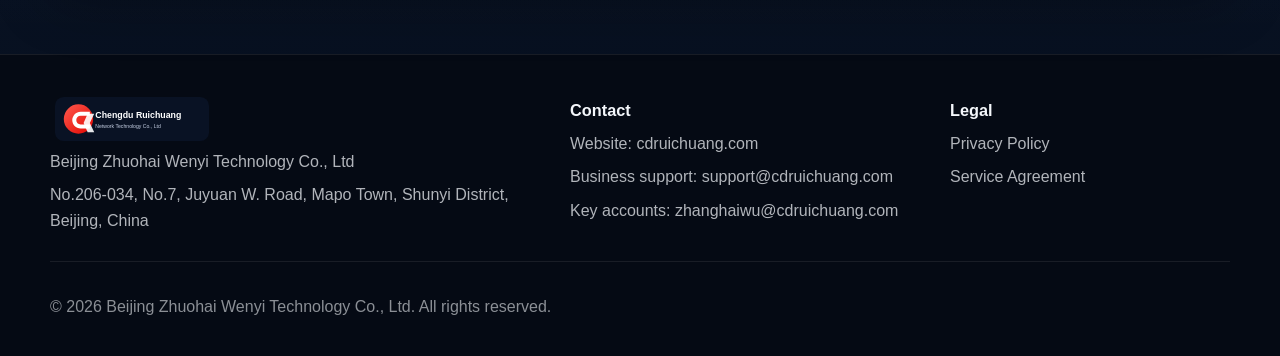
==== commit a5133686: "cdruichuang" ====
--- a/contact.html
+++ b/contact.html
@@ -3,8 +3,8 @@
 <head>
   <meta charset="utf-8">
   <meta name="viewport" content="width=device-width, initial-scale=1">
-  <title>Contact Us | Chengdu Ruichuang Network Technology Co., Ltd</title>
-  <meta name="description" content="Contact Chengdu Ruichuang Network Technology Co., Ltd for business support, key accounts, and project inquiries.">
+  <title>Contact Us | Beijing Zhuohai Wenyi Technology Co., Ltd</title>
+  <meta name="description" content="Contact Beijing Zhuohai Wenyi Technology Co., Ltd for business support, key accounts, and project inquiries.">
   <meta name="robots" content="index,follow,max-image-preview:large">
   <link rel="canonical" href="https://cdruichuang.com/contact.html">
   <link rel="icon" href="images/logo.svg" type="image/svg+xml">
@@ -15,7 +15,7 @@
   <a class="skip-link" href="#main">Skip to content</a>
   <header class="site-header" data-header>
     <div class="container header-inner">
-      <a class="brand" href="index.html"><img src="images/logo.svg" alt="Chengdu Ruichuang logo" width="164" height="44"></a>
+      <a class="brand" href="index.html"><img src="images/logo.svg" alt="Beijing Zhuohai Wenyi logo" width="164" height="44"></a>
       <button class="menu-toggle" type="button" aria-expanded="false" aria-controls="primary-nav"><span></span><span></span><span></span><span class="sr-only">Menu</span></button>
       <nav class="site-nav" id="primary-nav" aria-label="Primary navigation">
         <a href="index.html">Home</a>
@@ -45,8 +45,8 @@
       <div class="container contact-grid">
         <article class="contact-card reveal">
           <h2>Office address</h2>
-          <p>No. 4, 20th Floor, Unit 3, Building 1, No. 2 Zijing West Road, Chengdu High tech Zone, Chengdu, 610000, CN</p>
-          <p>Chengdu Ruichuang Network Technology Co., Ltd</p>
+          <p>No.206-034, No.7, Juyuan W. Road, Mapo Town, Shunyi District, Beijing, China</p>
+          <p>Beijing Zhuohai Wenyi Technology Co., Ltd</p>
         </article>
         <article class="contact-card reveal">
           <h2>Business support</h2>
@@ -55,7 +55,7 @@
         </article>
         <article class="contact-card reveal">
           <h2>Key accounts</h2>
-          <p><a href="mailto:gaokai1@cdruichuang.com">gaokai1@cdruichuang.com</a></p>
+          <p><a href="mailto:zhanghaiwu@cdruichuang.com">zhanghaiwu@cdruichuang.com</a></p>
           <p>For enterprise partnerships, market expansion, and commercial cooperation.</p>
         </article>
         <article class="contact-card reveal">
@@ -175,14 +175,14 @@
               <span class="stamp">Enterprise</span>
               <div>
                 <h3>Key account mailbox</h3>
-                <p>Use <a href="mailto:gaokai1@cdruichuang.com">gaokai1@cdruichuang.com</a> for enterprise partnership, cross-border expansion, and long-term commercial cooperation.</p>
+                <p>Use <a href="mailto:zhanghaiwu@cdruichuang.com">zhanghaiwu@cdruichuang.com</a> for enterprise partnership, cross-border expansion, and long-term commercial cooperation.</p>
               </div>
             </article>
             <article class="timeline-item">
               <span class="stamp">Address</span>
               <div>
                 <h3>Office information</h3>
-                <p>No. 4, 20th Floor, Unit 3, Building 1, No. 2 Zijing West Road, Chengdu High tech Zone, Chengdu, 610000, CN.</p>
+                <p>No.206-034, No.7, Juyuan W. Road, Mapo Town, Shunyi District, Beijing, China.</p>
               </div>
             </article>
           </div>
@@ -231,7 +231,7 @@
           </details>
           <details>
             <summary>Should enterprise cooperation requests go directly to the key account mailbox?</summary>
-            <p>Yes. Strategic partnerships, larger commercial programs, and long-term cooperation requests should be sent to gaokai1@cdruichuang.com.</p>
+            <p>Yes. Strategic partnerships, larger commercial programs, and long-term cooperation requests should be sent to zhanghaiwu@cdruichuang.com.</p>
           </details>
           <details>
             <summary>Can you support projects that also require privacy and ad compliance planning?</summary>
@@ -245,15 +245,15 @@
   <footer class="site-footer">
     <div class="container footer-grid">
       <div>
-        <img src="images/logo.svg" alt="Chengdu Ruichuang logo" width="164" height="44">
-        <p>Chengdu Ruichuang Network Technology Co., Ltd</p>
-        <p>No. 4, 20th Floor, Unit 3, Building 1, No. 2 Zijing West Road, Chengdu High tech Zone, Chengdu, 610000, CN</p>
+        <img src="images/logo.svg" alt="Beijing Zhuohai Wenyi logo" width="164" height="44">
+        <p>Beijing Zhuohai Wenyi Technology Co., Ltd</p>
+        <p>No.206-034, No.7, Juyuan W. Road, Mapo Town, Shunyi District, Beijing, China</p>
       </div>
       <div>
         <h2>Contact</h2>
         <p>Website: <a href="https://cdruichuang.com/">cdruichuang.com</a></p>
         <p>Business support: <a href="mailto:support@cdruichuang.com">support@cdruichuang.com</a></p>
-        <p>Key accounts: <a href="mailto:gaokai1@cdruichuang.com">gaokai1@cdruichuang.com</a></p>
+        <p>Key accounts: <a href="mailto:zhanghaiwu@cdruichuang.com">zhanghaiwu@cdruichuang.com</a></p>
       </div>
       <div>
         <h2>Legal</h2>
@@ -261,7 +261,7 @@
         <p><a href="terms.html">Service Agreement</a></p>
       </div>
     </div>
-    <div class="container footer-note"><p>© 2026 Chengdu Ruichuang Network Technology Co., Ltd. All rights reserved.</p></div>
+    <div class="container footer-note"><p>© 2026 Beijing Zhuohai Wenyi Technology Co., Ltd. All rights reserved.</p></div>
   </footer>
 </body>
 </html>
